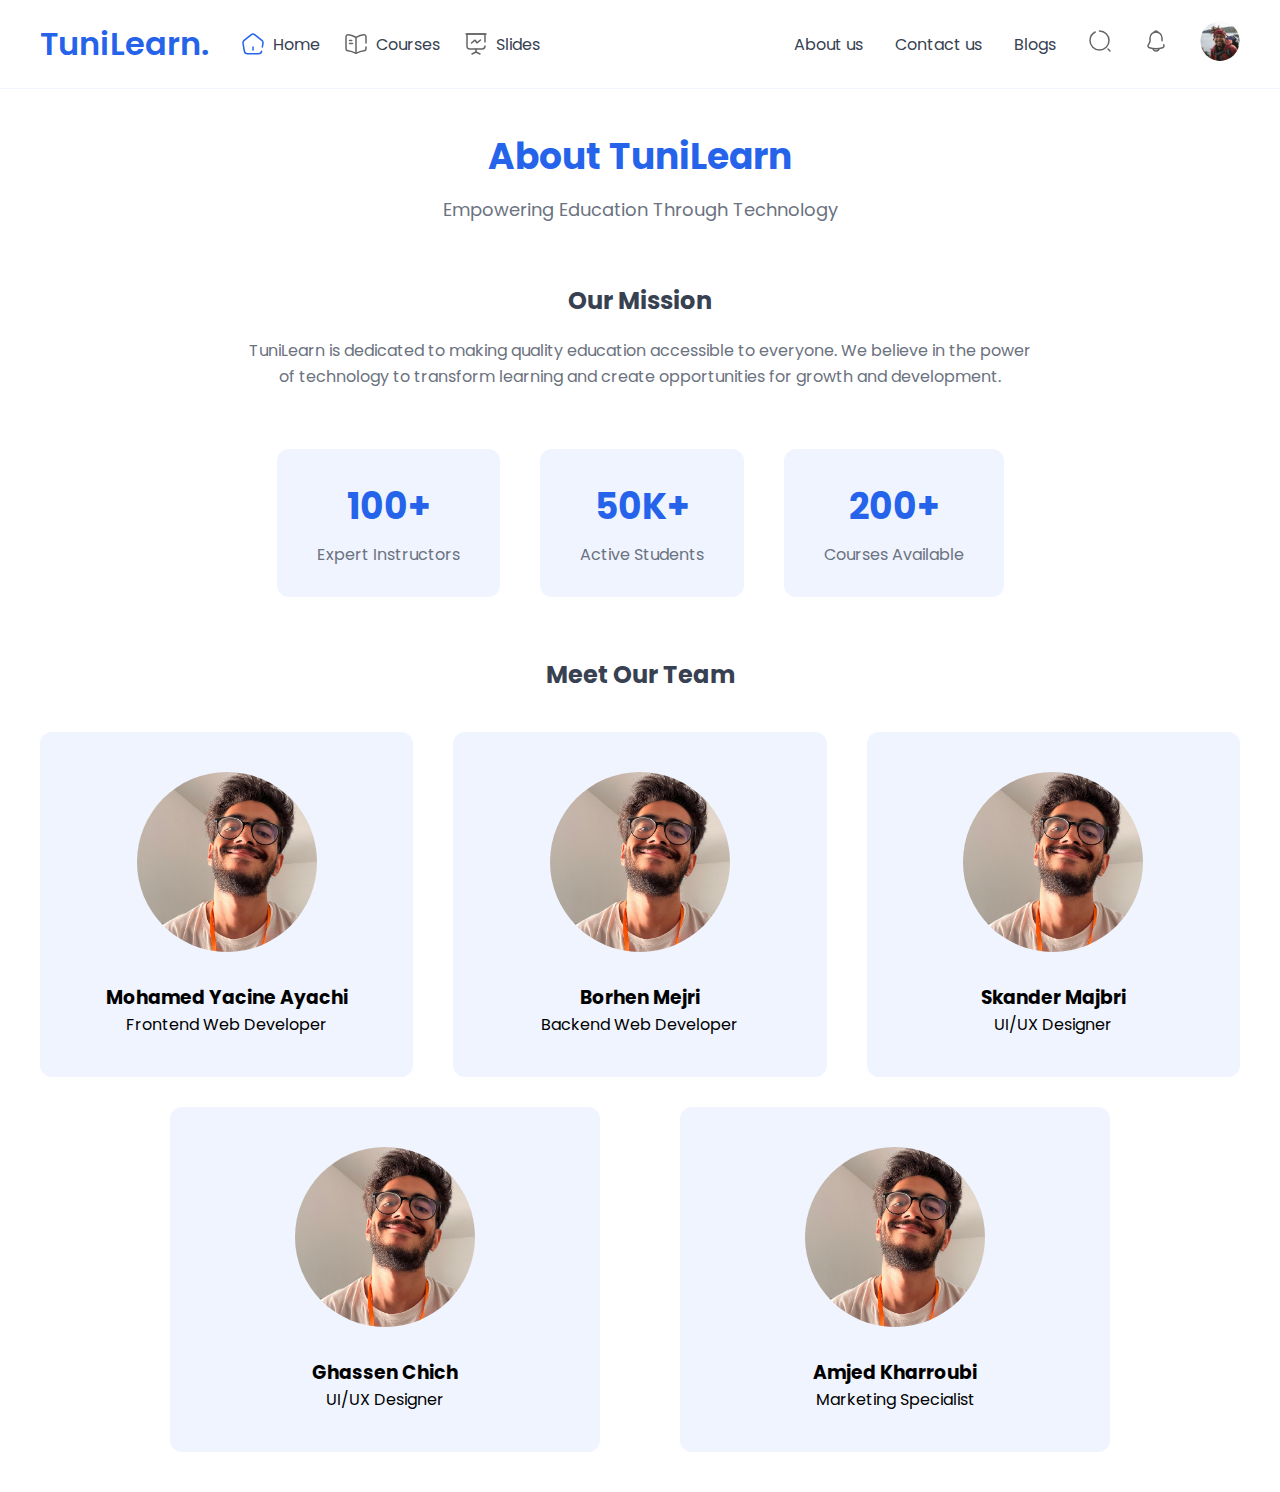
==== about.html @ 343acb80 "FULL WEBSITE" ====
<!DOCTYPE html>
<html lang="en">
  <head>
    <meta charset="UTF-8" />
    <meta name="viewport" content="width=device-width, initial-scale=1.0" />
    <title>About Us - TuniLearn</title>
    <link rel="stylesheet" href="assets/css/global.css" />
    <link rel="stylesheet" href="assets/css/about.css" />
  </head>
  <body>
    <nav class="navbar">
      <div class="nav-left">
        <h1 class="logo">TuniLearn.</h1>
        <div class="nav-links">
          <a href="./index.html" class="nav-link">
            <img src="assets/images/icons/home.svg" alt="Home" /> Home
          </a>
          <a href="#" class="nav-link">
            <img src="assets/images/icons/Course.svg" alt="Courses" /> Courses
          </a>
          <a href="#" class="nav-link">
            <img src="assets/images/icons/presention-chart.svg" alt="Slides" />
            Slides
          </a>
        </div>
      </div>
      <div class="nav-right">
        <a href="about.html">About us</a>
        <a href="contact.html">Contact us</a>
        <a href="#">Blogs</a>
        <a href="./search.html">
          <img
            src="assets/images/icons/search.svg"
            alt="Search"
            class="nav-icon"
          />
        </a>
        <a href="./notifications.html">
          <img
            src="assets/images/icons/notification.svg"
            alt="Notifications"
            class="nav-icon"
          />
        </a>
        <a href="./profile.html">
          <img src="assets/images/user.png" alt="Profile" class="profile-pic" />
        </a>
      </div>
    </nav>

    <main class="about-container">
      <div class="about-header">
        <h1>About TuniLearn</h1>
        <p>Empowering Education Through Technology</p>
      </div>

      <div class="about-content">
        <div class="mission-section">
          <h2>Our Mission</h2>
          <p>
            TuniLearn is dedicated to making quality education accessible to
            everyone. We believe in the power of technology to transform
            learning and create opportunities for growth and development.
          </p>
        </div>

        <div class="stats-section">
          <div class="stat-card">
            <h3>100+</h3>
            <p>Expert Instructors</p>
          </div>
          <div class="stat-card">
            <h3>50K+</h3>
            <p>Active Students</p>
          </div>
          <div class="stat-card">
            <h3>200+</h3>
            <p>Courses Available</p>
          </div>
        </div>

        <div class="team-section">
          <h2>Meet Our Team</h2>
          <div class="team-grid">
            <div class="team-row">
              <div class="team-member">
                <img src="assets/images/team/me.jpg" alt="Frontend Developer" />
                <h3>Mohamed Yacine Ayachi</h3>
                <p>Frontend Web Developer</p>
              </div>
              <div class="team-member">
                <img src="assets/images/team/me.jpg" alt="Backend Developer" />
                <h3>Borhen Mejri</h3>
                <p>Backend Web Developer</p>
              </div>
              <div class="team-member">
                <img src="assets/images/team/me.jpg" alt="UI/UX Designer" />
                <h3>Skander Majbri</h3>
                <p>UI/UX Designer</p>
              </div>
            </div>
            <div class="team-row">
              <div class="team-member">
                <img src="assets/images/team/me.jpg" alt="UI/UX Designer" />
                <h3>Ghassen Chich</h3>
                <p>UI/UX Designer</p>
              </div>
              <div class="team-member">
                <img
                  src="assets/images/team/me.jpg"
                  alt="Marketing Specialist"
                />
                <h3>Amjed Kharroubi</h3>
                <p>Marketing Specialist</p>
              </div>
            </div>
          </div>
        </div>
      </div>
    </main>
  </body>
</html>
---- assets/css/global.css ----
@import url("https://fonts.googleapis.com/css2?family=Poppins:ital,wght@0,100;0,200;0,300;0,400;0,500;0,600;0,700;0,800;0,900;1,100;1,200;1,300;1,400;1,500;1,600;1,700;1,800;1,900&display=swap");

* {
  margin: 0;
  padding: 0;
}

body {
  font-family: "Poppins", sans-serif;
  --sb-track-color: transparent;
  --sb-thumb-color: #2563eb;
  --sb-size: 7px;
}

body::-webkit-scrollbar {
  width: var(--sb-size);
}

body::-webkit-scrollbar-track {
  background: var(--sb-track-color);
  border-radius: 3px;
}

body::-webkit-scrollbar-thumb {
  background: var(--sb-thumb-color);
  border-radius: 3px;
}

@supports not selector(::-webkit-scrollbar) {
  body {
    scrollbar-color: var(--sb-thumb-color) var(--sb-track-color);
  }
}

.error-message {
  color: #dc2626;
  font-size: 14px;
  margin-top: 4px;
}

.error {
  border-color: #dc2626 !important;
}

.error:focus {
  box-shadow: 0 0 0 3px rgba(220, 38, 38, 0.1) !important;
}
---- assets/css/about.css ----
.navbar {
  display: flex;
  justify-content: space-between;
  align-items: center;
  padding: 20px 40px;
  border-bottom: 1px solid #eff4ff;
}

.nav-left,
.nav-right {
  display: flex;
  align-items: center;
  gap: 32px;
}

.logo {
  color: #2563eb;
  font-weight: 600;
}

.nav-links {
  display: flex;
  gap: 24px;
}

.nav-link {
  display: flex;
  align-items: center;
  gap: 8px;
  text-decoration: none;
  color: #374151;
}

.nav-right a {
  text-decoration: none;
  color: #374151;
}

.nav-icon {
  width: 24px;
  height: 24px;
}

.profile-pic {
  width: 40px;
  height: 40px;
  border-radius: 50%;
  object-fit: cover;
}

.about-container {
  max-width: 1200px;
  margin: 0 auto;
  padding: 40px;
}

.about-header {
  text-align: center;
  margin-bottom: 60px;
}

.about-header h1 {
  color: #2563eb;
  font-size: 36px;
  margin-bottom: 12px;
}

.about-header p {
  color: #6b7280;
  font-size: 18px;
}

.mission-section {
  text-align: center;
  max-width: 800px;
  margin: 0 auto 60px;
}

.mission-section h2 {
  color: #374151;
  margin-bottom: 20px;
}

.mission-section p {
  color: #6b7280;
  line-height: 1.6;
}

.stats-section {
  display: flex;
  justify-content: center;
  gap: 40px;
  margin-bottom: 60px;
}

.stat-card {
  background-color: #eff4ff;
  padding: 30px 40px;
  border-radius: 12px;
  text-align: center;
}

.stat-card h3 {
  color: #2563eb;
  font-size: 36px;
  margin-bottom: 8px;
}

.stat-card p {
  color: #6b7280;
}

.team-section {
  text-align: center;
}

.team-section h2 {
  color: #374151;
  margin-bottom: 40px;
}
.team-grid {
  display: flex;
  flex-direction: column;
  gap: 30px;
}

.team-row {
  display: flex;
  gap: 40px;
  justify-content: center;
}

.team-row:first-child {
  justify-content: space-between;
}

.team-row:last-child {
  justify-content: center;
  gap: 80px;
}

.team-member {
  background-color: #eff4ff;
  padding: 40px;
  border-radius: 12px;
  text-align: center;
  transition: transform 0.3s ease;
  flex: 1;
  max-width: 350px;
}

.team-member img {
  width: 180px;
  height: 180px;
  border-radius: 50%;
  margin-bottom: 24px;
  object-fit: cover;
  transition: transform 0.3s ease;
}

.team-member img:hover {
  transform: scale(1.05);
}
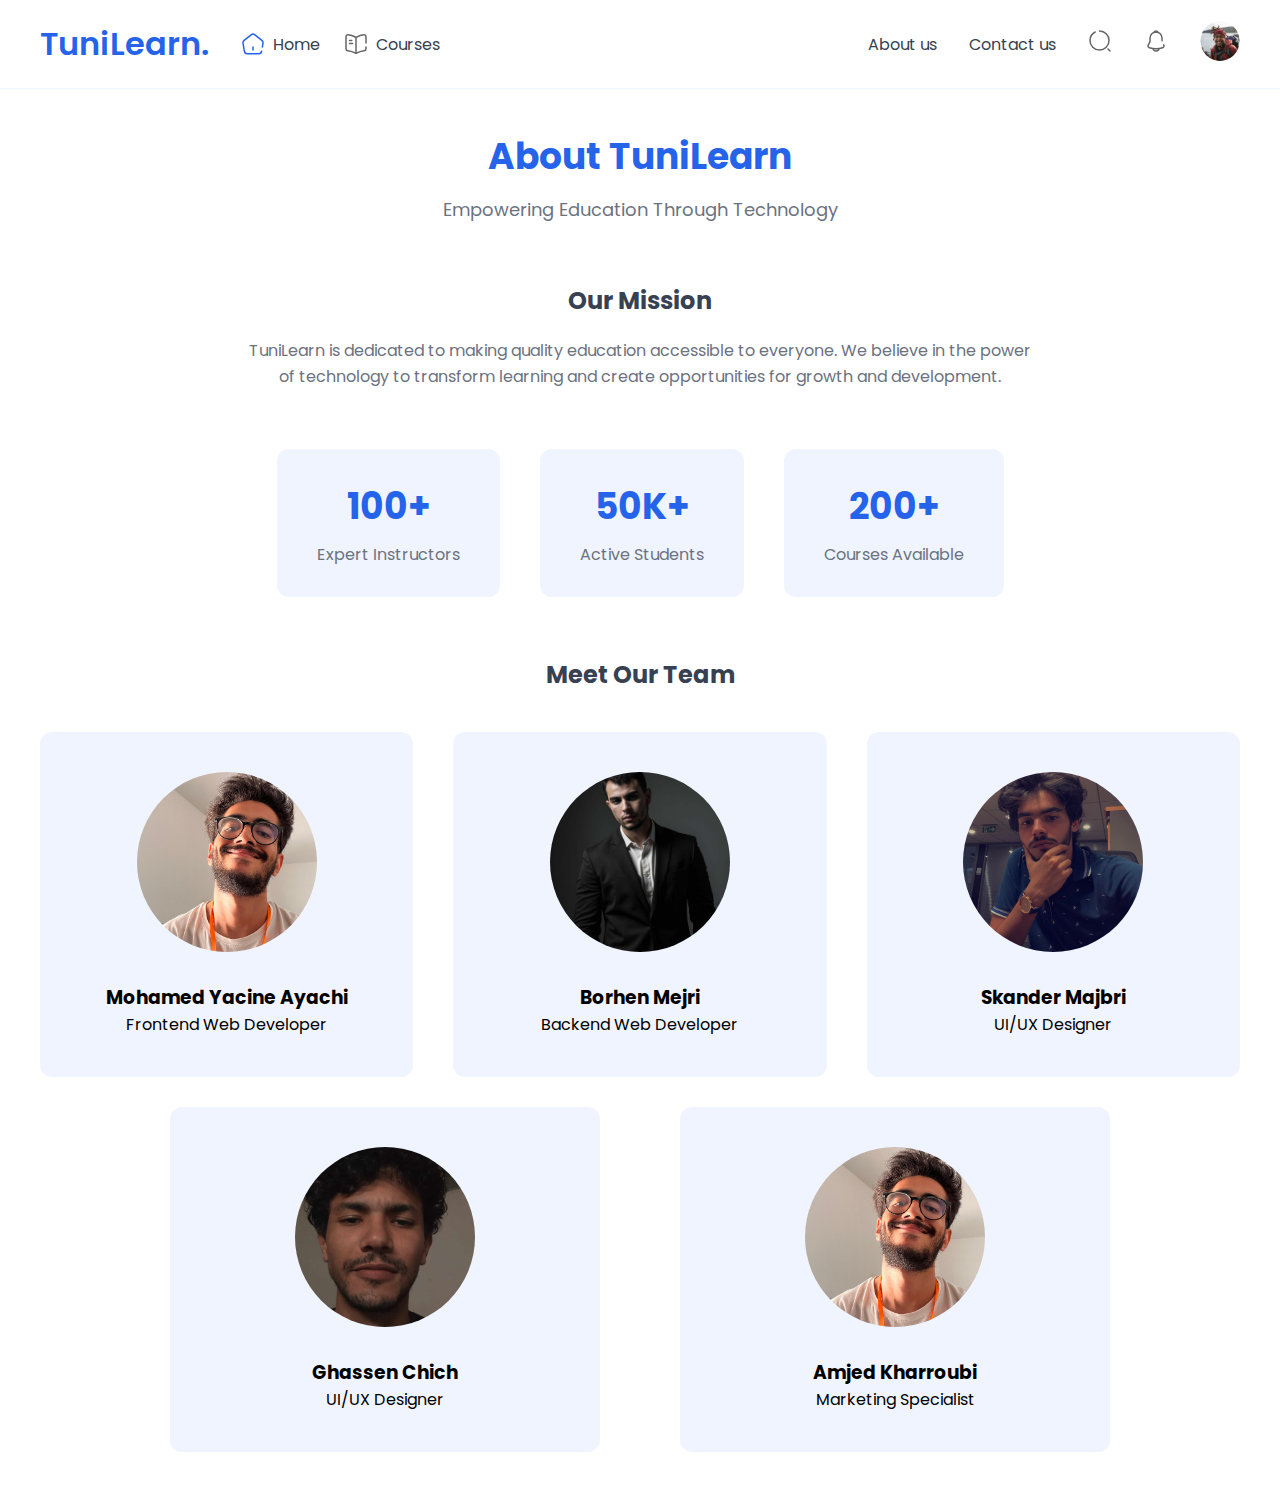
==== commit fd8157e1: "full web" ====
--- a/about.html
+++ b/about.html
@@ -12,22 +12,17 @@
       <div class="nav-left">
         <h1 class="logo">TuniLearn.</h1>
         <div class="nav-links">
-          <a href="./index.html" class="nav-link">
+          <a href="./home.html" class="nav-link">
             <img src="assets/images/icons/home.svg" alt="Home" /> Home
           </a>
-          <a href="#" class="nav-link">
+          <a href="course.html" class="nav-link">
             <img src="assets/images/icons/Course.svg" alt="Courses" /> Courses
-          </a>
-          <a href="#" class="nav-link">
-            <img src="assets/images/icons/presention-chart.svg" alt="Slides" />
-            Slides
           </a>
         </div>
       </div>
       <div class="nav-right">
         <a href="about.html">About us</a>
         <a href="contact.html">Contact us</a>
-        <a href="#">Blogs</a>
         <a href="./search.html">
           <img
             src="assets/images/icons/search.svg"
@@ -89,19 +84,28 @@
                 <p>Frontend Web Developer</p>
               </div>
               <div class="team-member">
-                <img src="assets/images/team/me.jpg" alt="Backend Developer" />
+                <img
+                  src="assets/images/team/borhen.jpg"
+                  alt="Backend Developer"
+                />
                 <h3>Borhen Mejri</h3>
                 <p>Backend Web Developer</p>
               </div>
               <div class="team-member">
-                <img src="assets/images/team/me.jpg" alt="UI/UX Designer" />
+                <img
+                  src="assets/images/team/skander.jpg"
+                  alt="UI/UX Designer"
+                />
                 <h3>Skander Majbri</h3>
                 <p>UI/UX Designer</p>
               </div>
             </div>
             <div class="team-row">
               <div class="team-member">
-                <img src="assets/images/team/me.jpg" alt="UI/UX Designer" />
+                <img
+                  src="assets/images/team/ghassen.jpg"
+                  alt="UI/UX Designer"
+                />
                 <h3>Ghassen Chich</h3>
                 <p>UI/UX Designer</p>
               </div>
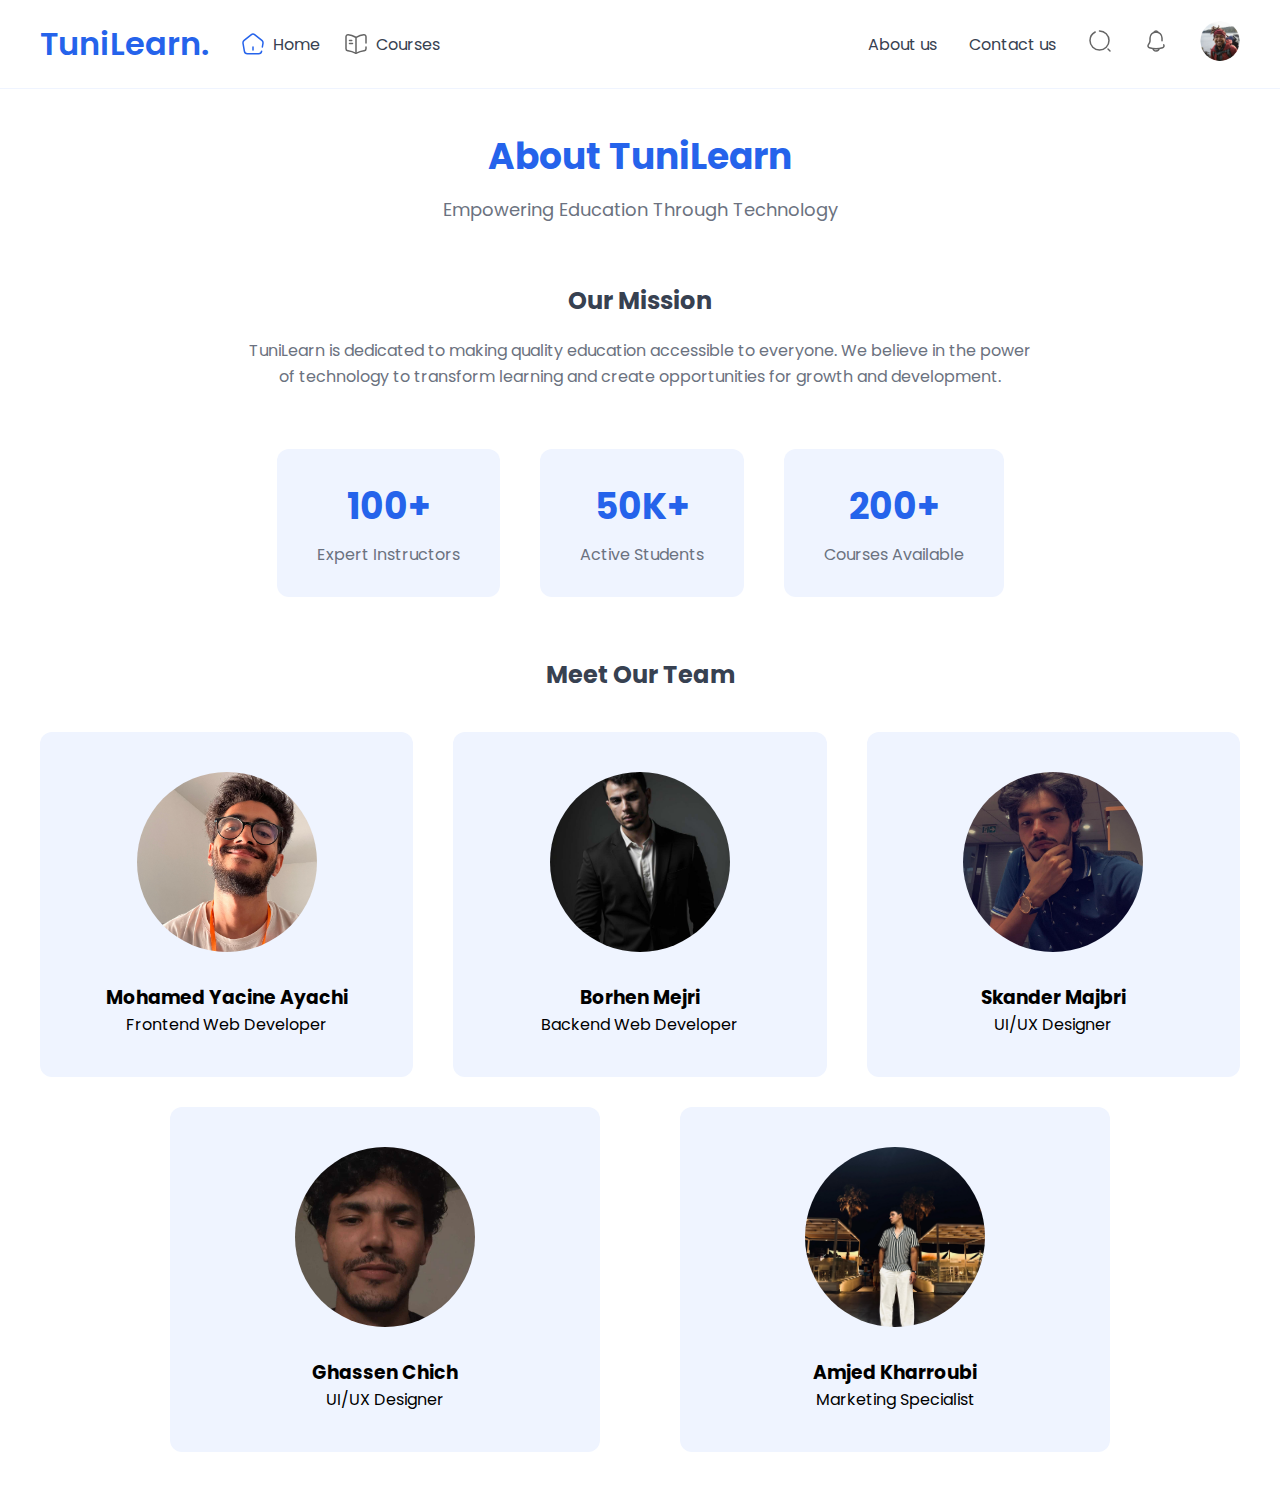
==== commit 40033a03: "amjed" ====
--- a/about.html
+++ b/about.html
@@ -111,7 +111,7 @@
               </div>
               <div class="team-member">
                 <img
-                  src="assets/images/team/me.jpg"
+                  src="assets/images/team/amjed.jpg"
                   alt="Marketing Specialist"
                 />
                 <h3>Amjed Kharroubi</h3>
